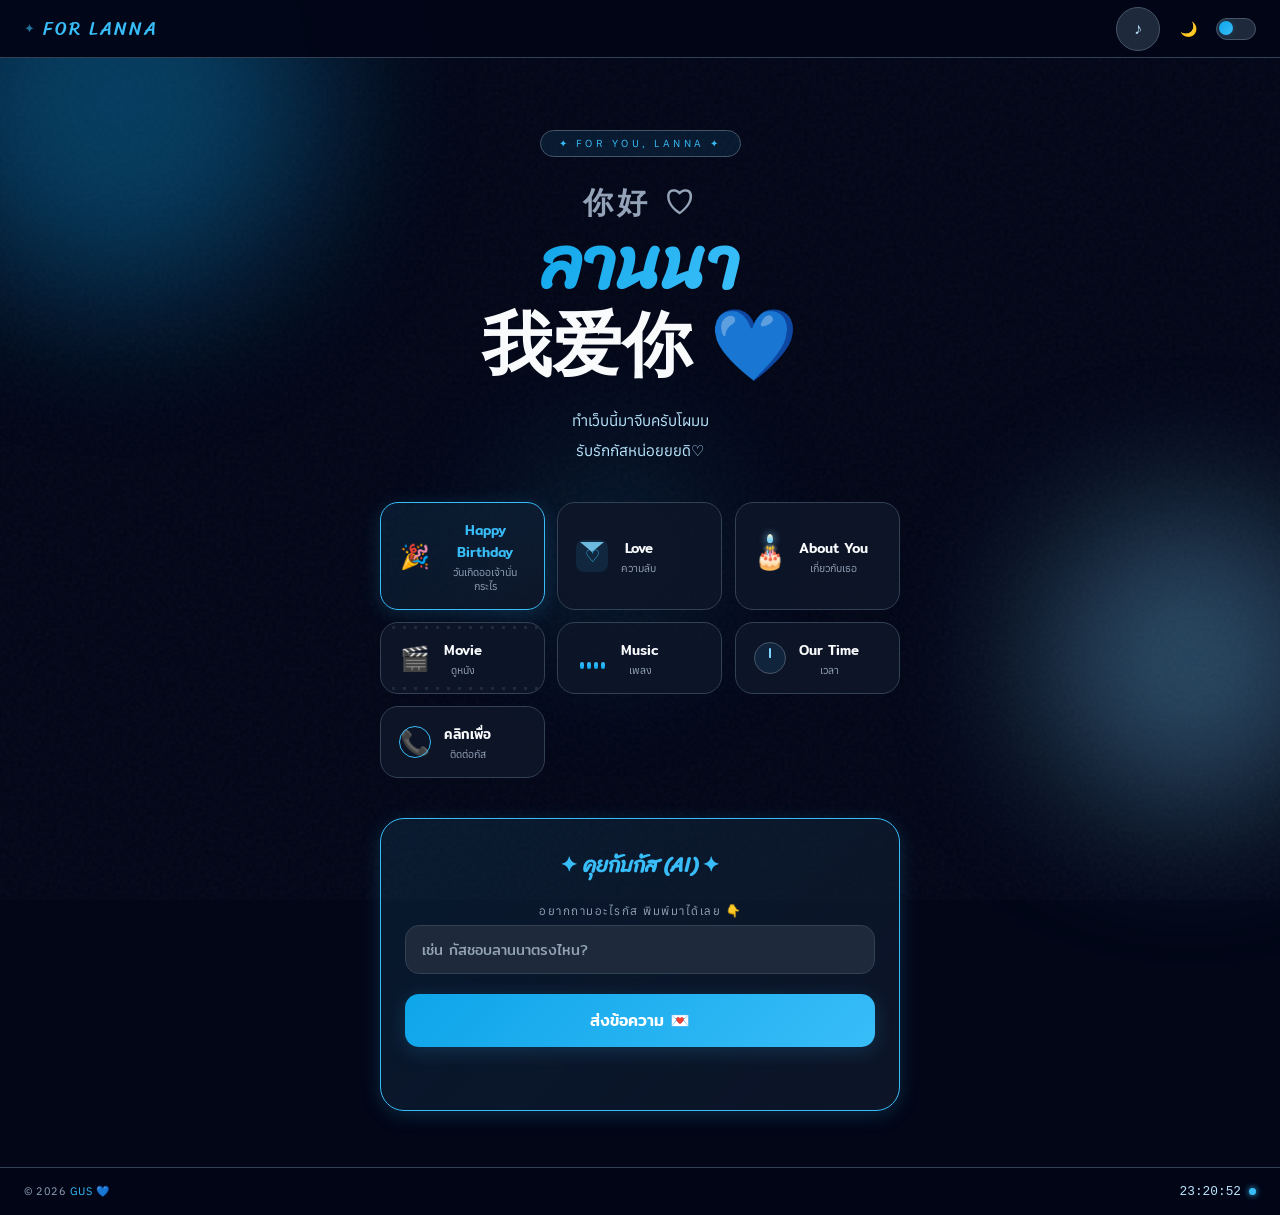
==== index.html @ e97456ae "Add files via upload" ====
<!DOCTYPE html>
<html lang="th" data-mode="dark">
<head>
  <meta charset="UTF-8"/>
  <meta name="viewport" content="width=device-width, initial-scale=1"/>
  <title>For Lanna 💙</title>
  <link href="https://fonts.googleapis.com/css2?family=Mitr:wght@300;400;500&family=Sriracha&family=Anuphan:wght@300;400;500&display=swap" rel="stylesheet"/>
  <link rel="stylesheet" href="index.css"/>
  <meta property="og:type" content="website">
<meta property="og:url" content="https://4youba3e.netlify.app/">
<meta property="og:title" content="For you girl 💖">
<meta property="og:description" content="เว็บไซต์นี้กัสตั้งใจทำมาให้ลานนานะ 💙">
<meta property="og:image" content="https://4youba3e.netlify.app/lanna.png">
</head>
<body>
<div class="page-transition" id="pageTransition"></div>
<div class="blob blob-1"></div>
<div class="blob blob-2"></div>
<div class="blob blob-3"></div>

<div id="progressBar"></div>

<nav class="navbar">
  <a href="index.html" class="navbar-brand">FOR LANNA</a>

  <div class="nav-right">
    <button class="music-btn" id="musicBtn" onclick="toggleMusic()" aria-label="เปิด/ปิดเพลง" aria-pressed="false" title="เพลงพื้นหลัง">
      <span class="music-ring"></span>
      <span class="music-icon" id="musicIcon">♪</span>
    </button>
    <span class="mode-icon" id="modeIcon" onclick="toggleMode()" title="สลับโหมด">🌙</span>
    <button class="mode-btn" id="modeBtn" onclick="toggleMode()" aria-label="สลับ light/dark"></button>
  </div>
</nav>

<audio id="bgMusic" loop preload="none">
  <source src="assets/bg-music.mp3#t=65" type="audio/mpeg"/>
</audio>

<main>
  <section class="hero">
    <div class="hero-inner">

      <div class="hero-badge">✦ FOR YOU, LANNA ✦</div>

      <h1 class="hero-title">
        <span class="hi">你好 ♡</span>
        <span class="acc-word">ลานนา</span>
        <span class="heart">  我爱你 💙</span>
      </h1>

      <p class="hero-sub">
        ทำเว็บนี้มาจีบครับโผมม<br>
        รับรักกัสหน่อยยยดิ♡
      </p>

      <div class="menu-grid">
        <a href="HBD.html" class="menu-item hbd-special">
          <span class="mi-icon">🎉</span>
          <div class="mi-text">
            <span class="mi-title hbd-title-text">Happy Birthday</span>
            <span class="mi-sub">วันเกิดออเจ้านั่นกระไร</span>
          </div>
        </a>

        <a href="love.html" class="menu-item mi-love">
          <span class="mi-icon mi-icon-envelope">
            <span class="env-flap"></span>
            <span class="env-heart">♡</span>
          </span>
          <div class="mi-text">
            <span class="mi-title">Love</span>
            <span class="mi-sub">ความลับ</span>
          </div>
        </a>
        <a href="birth.html" class="menu-item mi-birth">
          <span class="mi-icon mi-icon-candle">
            <span class="candle-flame"></span>
            🎂
          </span>
          <div class="mi-text">
            <span class="mi-title">About You</span>
            <span class="mi-sub">เกี่ยวกับเธอ</span>
          </div>
        </a>
        <a href="movie.html" class="menu-item mi-movie">
          <span class="mi-icon">🎬</span>
          <div class="mi-text">
            <span class="mi-title">Movie</span>
            <span class="mi-sub">ดูหนัง</span>
          </div>
        </a>
        <a href="music.html" class="menu-item mi-music">
          <span class="mi-icon mi-icon-eq">
            <span class="eq-bar"></span>
            <span class="eq-bar"></span>
            <span class="eq-bar"></span>
            <span class="eq-bar"></span>
          </span>
          <div class="mi-text">
            <span class="mi-title">Music</span>
            <span class="mi-sub">เพลง</span>
          </div>
        </a>
        <a href="time.html" class="menu-item mi-time">
          <span class="mi-icon mi-icon-clock">
            <span class="clock-hand clock-hour"></span>
            <span class="clock-hand clock-min"></span>
          </span>
          <div class="mi-text">
            <span class="mi-title">Our Time</span>
            <span class="mi-sub">เวลา</span>
          </div>
        </a>
        <a href="contack.html" class="menu-item mi-contact">
          <span class="mi-icon mi-icon-ping">
            <span class="ping-ripple"></span>
            📞
          </span>
          <div class="mi-text">
            <span class="mi-title">คลิกเพื่อ</span>
            <span class="mi-sub">ติดต่อกัส</span>
          </div>
        </a>
      </div>

      <div class="contact-form-box" style="margin-top: 40px; padding: 0; width: 100%;">
        <div class="form-card" style="background: linear-gradient(135deg, var(--acc-dim), var(--card-bg)); border: 1.5px solid var(--acc); box-shadow: 0 4px 20px var(--glow);">
          <h2 class="form-card-title" style="justify-content: center; font-size: 1.3rem;">✦ คุยกับกัส (AI) ✦</h2>
          <div class="form-group">
            <label class="form-label" style="text-align: center;">อยากถามอะไรกัส พิมพ์มาได้เลย 👇</label>
            <input type="text" id="aiInput" class="form-input" placeholder="เช่น กัสชอบลานนาตรงไหน?" maxlength="300">
          </div>
          <button onclick="sendToGus()" id="aiBtn" class="form-submit">ส่งข้อความ 💌</button>
          <div id="aiStatus" class="form-status" style="margin-top: 15px; font-size: 0.95rem; line-height: 1.6; white-space: pre-wrap;"></div>
        </div>
      </div>

    </div>
  </section>

  <footer>
    <div class="f-copy">&copy; 2026 <span>GUS</span> 💙</div>
    <div class="f-right">
      <span class="f-clock" id="liveClock">00:00:00</span>
      <div class="f-dot"></div>
    </div>
  </footer>
</main>

<script src="index.js"></script>
</body>
</html>
---- index.css ----
@import url('https://fonts.googleapis.com/css2?family=Mitr:wght@300;400;500&family=Sriracha&family=Anuphan:wght@300;400;500&family=Playfair+Display:ital,wght@0,700;1,700&display=swap');

:root {
  --tr: all 0.35s cubic-bezier(0.4, 0, 0.2, 1);
}

[data-mode="dark"] {
  --bg:       #020617;
  --bg2:      #0f172a;
  --bg3:      #1e293b;
  --nav-bg:   #020617;
  --border:   #334155;
  --border2:  #475569;
  --acc:      #38bdf8;
  --acc2:     #0ea5e9;
  --acc3:     #7dd3fc;
  --acc-dim:  rgba(56,189,248,0.1);
  --text:     #f8fafc;
  --text2:    #bae6fd;
  --text3:    #94a3b8;
  --card-bg:  rgba(15,23,42,0.85);
  --menu-bg:  rgba(2,6,23,0.97);
  --glow:     rgba(56,189,248,0.18);
  --noise-op: 0.04;
}

[data-mode="light"] {
  --bg:       #f0f9ff;
  --bg2:      #ffffff;
  --bg3:      #e0f2fe;
  --nav-bg:   #f8fafc;
  --border:   #bae6fd;
  --border2:  #7dd3fc;
  --acc:      #0284c7;
  --acc2:     #0369a1;
  --acc3:     #0ea5e9;
  --acc-dim:  rgba(2,132,199,0.07);
  --text:     #0f172a;
  --text2:    #0369a1;
  --text3:    #475569;
  --card-bg:  #ffffff;
  --menu-bg:  rgba(240,249,255,0.97);
  --glow:     rgba(2,132,199,0.12);
  --noise-op: 0.025;
}

*, *::before, *::after {
  box-sizing: border-box;
  margin: 0;
  padding: 0;
  -webkit-tap-highlight-color: transparent;
}

html, body {
  font-family: 'Anuphan', 'Mitr', sans-serif;
  min-height: 100vh;
  background: var(--bg);
  color: var(--text);
  transition: background var(--tr), color var(--tr);
  overflow-x: hidden;
}

body::before {
  content: '';
  position: fixed;
  inset: 0;
  background-image: url("data:image/svg+xml,%3Csvg viewBox='0 0 256 256' xmlns='http://www.w3.org/2000/svg'%3E%3Cfilter id='noise'%3E%3CfeTurbulence type='fractalNoise' baseFrequency='0.9' numOctaves='4' stitchTiles='stitch'/%3E%3C/filter%3E%3Crect width='100%25' height='100%25' filter='url(%23noise)'/%3E%3C/svg%3E");
  opacity: var(--noise-op);
  pointer-events: none;
  z-index: 0;
}

.blob {
  position: fixed;
  border-radius: 50%;
  filter: blur(80px);
  opacity: 0.35;
  pointer-events: none;
  z-index: 0;
  animation: drift 12s ease-in-out infinite alternate;
}
.blob-1 {
  width: 400px; height: 400px;
  background: var(--acc2);
  top: -100px; left: -80px;
  animation-delay: 0s;
}
.blob-2 {
  width: 300px; height: 300px;
  background: var(--acc3);
  bottom: 10%; right: -60px;
  animation-delay: -4s;
}
.blob-3 {
  width: 200px; height: 200px;
  background: var(--acc);
  top: 50%; left: 40%;
  opacity: 0.15;
  animation-delay: -8s;
}

@keyframes drift {
  from { transform: translate(0, 0) scale(1); }
  to   { transform: translate(30px, 20px) scale(1.08); }
}

#progressBar {
  position: fixed;
  top: 0; left: 0;
  height: 2px;
  width: 0%;
  background: linear-gradient(90deg, var(--acc2), var(--acc), var(--acc3));
  z-index: 9999;
  transition: width 0.1s;
  box-shadow: 0 0 8px var(--acc);
}

.navbar {
  position: fixed;
  top: 0; left: 0; right: 0;
  z-index: 1000;
  display: flex;
  align-items: center;
  justify-content: space-between;
  padding: 0 24px;
  height: 58px;
  background: var(--menu-bg);
  border-bottom: 1px solid var(--border);
  backdrop-filter: blur(20px);
  -webkit-backdrop-filter: blur(20px);
  transition: background var(--tr), border-color var(--tr);
}

.navbar-brand {
  font-family: 'Sriracha', cursive;
  font-size: 1.15rem;
  color: var(--acc);
  text-decoration: none;
  letter-spacing: 2px;
  display: flex;
  align-items: center;
  gap: 6px;
  transition: color var(--tr);
}
.navbar-brand::before {
  content: '✦';
  font-size: 0.7em;
  opacity: 0.6;
}

.nav-right {
  display: flex;
  align-items: center;
  gap: 8px;
}

.mode-btn {
  width: 40px; height: 22px;
  border-radius: 50px;
  border: 1.5px solid var(--border2);
  background: var(--bg3);
  cursor: pointer;
  position: relative;
  transition: background var(--tr), border-color var(--tr);
  flex-shrink: 0;
}
.mode-btn::after {
  content: '';
  position: absolute;
  top: 2px; left: 2px;
  width: 14px; height: 14px;
  border-radius: 50%;
  background: linear-gradient(135deg, var(--acc2), var(--acc));
  transition: transform 0.3s cubic-bezier(0.4, 0, 0.2, 1), background var(--tr);
  box-shadow: 0 0 6px var(--glow);
}
[data-mode="light"] .mode-btn::after { transform: translateX(17px); }

.mode-icon {
  font-size: 14px;
  user-select: none;
  cursor: pointer;
  transition: opacity 0.2s;
}

.ham-btn {
  display: flex;
  flex-direction: column;
  gap: 5px;
  background: var(--bg3);
  border: 1px solid var(--border);
  border-radius: 10px;
  padding: 8px 10px;
  cursor: pointer;
  transition: background var(--tr), border-color var(--tr);
}
.ham-btn span {
  display: block;
  width: 18px; height: 1.5px;
  background: var(--text2);
  border-radius: 2px;
  transition: background var(--tr);
}

.nav-links {
  display: none;
  align-items: center;
  gap: 2px;
}
.nav-links a {
  font-family: 'Mitr', sans-serif;
  font-size: 0.8rem;
  color: var(--text2);
  text-decoration: none;
  padding: 6px 12px;
  border-radius: 50px;
  transition: all 0.2s;
}
.nav-links a:hover {
  background: var(--acc-dim);
  color: var(--text);
}
.hbd-nav-link {
  color: var(--acc) !important;
  font-weight: 500;
}

.drawer {
  position: fixed;
  top: 58px; left: 0; right: 0;
  z-index: 999;
  background: var(--menu-bg);
  border-bottom: 1px solid var(--border);
  padding: 10px 16px 16px;
  display: flex;
  flex-direction: column;
  gap: 2px;
  transform: translateY(-8px);
  opacity: 0;
  pointer-events: none;
  transition: opacity 0.25s ease, transform 0.25s ease;
  backdrop-filter: blur(24px);
}
.drawer.open {
  transform: translateY(0);
  opacity: 1;
  pointer-events: all;
}
.drawer a {
  display: flex;
  align-items: center;
  gap: 12px;
  font-family: 'Mitr', sans-serif;
  font-size: 0.92rem;
  color: var(--text2);
  text-decoration: none;
  padding: 12px 14px;
  border-radius: 12px;
  transition: all 0.2s;
}
.drawer a:hover {
  background: var(--acc-dim);
  color: var(--text);
}
.drawer a .d-icon {
  font-size: 1.15rem;
  width: 26px;
  text-align: center;
}

main {
  min-height: 100vh;
  display: flex;
  flex-direction: column;
  padding-top: 58px;
  position: relative;
  z-index: 1;
}

.hero {
  flex: 1;
  display: flex;
  align-items: center;
  justify-content: center;
  padding: 56px 24px 40px;
  text-align: center;
}
.hero-inner {
  max-width: 520px;
  width: 100%;
}

.hero-badge {
  display: inline-flex;
  align-items: center;
  gap: 6px;
  font-size: 0.64rem;
  letter-spacing: 3.5px;
  color: var(--acc);
  border: 1px solid var(--border2);
  border-radius: 50px;
  padding: 6px 18px;
  margin-bottom: 28px;
  background: var(--acc-dim);
  animation: fadeUp 0.8s ease both;
  text-transform: uppercase;
}

.hero-title {
  font-family: 'Sriracha', cursive;
  font-size: clamp(2.8rem, 11vw, 4.4rem);
  line-height: 1.15;
  margin-bottom: 18px;
  color: var(--text);
  animation: fadeUp 0.8s 0.1s ease both;
  transition: color var(--tr);
}
.hero-title .hi {
  display: block;
  font-size: 0.42em;
  color: var(--text3);
  font-family: 'Mitr', sans-serif;
  letter-spacing: 4px;
  margin-bottom: 6px;
  text-transform: uppercase;
}
.acc-word {
  background: linear-gradient(120deg, var(--acc2) 0%, var(--acc) 50%, var(--acc3) 100%);
  -webkit-background-clip: text;
  background-clip: text;
  -webkit-text-fill-color: transparent;
  background-size: 200% auto;
  animation: shimmer 4s ease-in-out infinite;
}
@keyframes shimmer {
  0%,100% { background-position: 0% center; }
  50%      { background-position: 100% center; }
}

.heart {
  display: inline-block;
  animation: heartbeat 1.8s ease-in-out infinite;
  -webkit-text-fill-color: initial;
}
@keyframes heartbeat {
  0%,100% { transform: scale(1); }
  50%      { transform: scale(1.28); }
}

.hero-sub {
  font-size: 0.95rem;
  line-height: 2;
  color: var(--text2);
  margin-bottom: 36px;
  animation: fadeUp 0.8s 0.2s ease both;
}

.menu-grid {
  display: grid;
  grid-template-columns: repeat(2, 1fr);
  gap: 12px;
  width: 100%;
  animation: fadeUp 0.8s 0.35s ease both;
}

.menu-item {
  display: flex;
  align-items: center;
  gap: 13px;
  padding: 16px 18px;
  border-radius: 18px;
  background: var(--card-bg);
  border: 1px solid var(--border);
  text-decoration: none;
  color: var(--text);
  transition: all 0.28s cubic-bezier(0.4, 0, 0.2, 1);
  position: relative;
  overflow: hidden;
}
.menu-item::before {
  content: '';
  position: absolute;
  inset: 0;
  background: linear-gradient(135deg, var(--acc-dim), transparent);
  opacity: 0;
  transition: opacity 0.3s;
}
.menu-item:hover::before { opacity: 1; }
.menu-item:hover {
  border-color: var(--border2);
  transform: translateY(-3px);
  box-shadow: 0 8px 24px var(--glow);
}
.menu-item:active { transform: scale(0.97); }

.hbd-special {
  grid-column: span 2;
  border: 1.5px solid var(--acc);
  box-shadow: 0 4px 20px var(--glow);
  background: linear-gradient(135deg, var(--acc-dim), var(--card-bg));
}
.hbd-title-text { color: var(--acc) !important; }

.mi-icon {
  font-size: 1.5rem;
  flex-shrink: 0;
  position: relative;
  width: 32px;
  height: 32px;
  display: flex;
  align-items: center;
  justify-content: center;
}

/* ---- entrance stagger ---- */
.menu-item {
  opacity: 0;
  animation: cardIn 0.6s cubic-bezier(0.4, 0, 0.2, 1) forwards;
}
.menu-grid a:nth-child(1) { animation-delay: 0.40s; }
.menu-grid a:nth-child(2) { animation-delay: 0.46s; }
.menu-grid a:nth-child(3) { animation-delay: 0.52s; }
.menu-grid a:nth-child(4) { animation-delay: 0.58s; }
.menu-grid a:nth-child(5) { animation-delay: 0.64s; }
.menu-grid a:nth-child(6) { animation-delay: 0.70s; }
.menu-grid a:nth-child(7) { animation-delay: 0.76s; }
@keyframes cardIn {
  from { opacity: 0; transform: translateY(14px) scale(0.97); }
  to   { opacity: 1; transform: translateY(0) scale(1); }
}

/* ---- Love: envelope with lifting flap ---- */
.mi-icon-envelope {
  background: var(--acc-dim);
  border-radius: 8px;
  overflow: visible;
}
.env-flap {
  position: absolute;
  top: 2px; left: 4px; right: 4px;
  height: 0;
  border-left: 12px solid transparent;
  border-right: 12px solid transparent;
  border-top: 10px solid var(--acc3);
  transform-origin: top center;
  transition: transform 0.35s cubic-bezier(0.4, 0, 0.2, 1);
  opacity: 0.85;
}
.env-heart {
  font-size: 1.05rem;
  color: var(--acc);
  transition: transform 0.35s cubic-bezier(0.4, 0, 0.2, 1);
}
.mi-love:hover .env-flap { transform: rotateX(180deg) translateY(-2px); }
.mi-love:hover .env-heart { transform: scale(1.2); }

/* ---- About You: flickering candle ---- */
.mi-icon-candle { overflow: visible; }
.candle-flame {
  position: absolute;
  top: -6px; left: 50%;
  width: 6px; height: 9px;
  border-radius: 50% 50% 50% 50% / 60% 60% 40% 40%;
  background: linear-gradient(180deg, #fff6c8, var(--acc3) 70%);
  transform: translateX(-50%);
  filter: drop-shadow(0 0 4px var(--acc3));
  animation: flicker 1.6s ease-in-out infinite;
}
@keyframes flicker {
  0%, 100% { transform: translateX(-50%) scale(1) rotate(0deg); opacity: 1; }
  30%       { transform: translateX(-60%) scale(0.92) rotate(-4deg); opacity: 0.85; }
  60%       { transform: translateX(-45%) scale(1.06) rotate(3deg); opacity: 1; }
}

/* ---- Movie: filmstrip perforated edge ---- */
.mi-movie::after {
  content: '';
  position: absolute;
  inset: 0;
  background:
    repeating-linear-gradient(90deg, var(--border2) 0 3px, transparent 3px 11px) top 3px left 0 / 100% 3px no-repeat,
    repeating-linear-gradient(90deg, var(--border2) 0 3px, transparent 3px 11px) bottom 3px left 0 / 100% 3px no-repeat;
  opacity: 0.35;
  transition: opacity 0.3s;
  pointer-events: none;
}
.mi-movie:hover::after { opacity: 0.75; }

/* ---- Music: mini equalizer bars ---- */
.mi-icon-eq {
  display: flex !important;
  align-items: flex-end;
  gap: 3px;
  height: 22px;
}
.eq-bar {
  width: 4px;
  background: linear-gradient(180deg, var(--acc), var(--acc2));
  border-radius: 2px;
  height: 30%;
  animation: eqBounce 1.1s ease-in-out infinite;
}
.eq-bar:nth-child(1) { animation-delay: 0s; }
.eq-bar:nth-child(2) { animation-delay: 0.15s; }
.eq-bar:nth-child(3) { animation-delay: 0.3s; }
.eq-bar:nth-child(4) { animation-delay: 0.45s; }
@keyframes eqBounce {
  0%, 100% { height: 25%; }
  50%       { height: 95%; }
}

/* ---- Our Time: tiny ticking analog clock ---- */
.mi-icon-clock {
  border-radius: 50%;
  background: var(--acc-dim);
  border: 1.5px solid var(--border2);
  overflow: visible;
}
.clock-hand {
  position: absolute;
  bottom: 50%;
  left: 50%;
  background: var(--acc);
  border-radius: 2px;
  transform-origin: bottom center;
}
.clock-hour {
  width: 2px; height: 7px;
  margin-left: -1px;
  animation: rotate360 12s linear infinite;
}
.clock-min {
  width: 1.5px; height: 10px;
  margin-left: -0.75px;
  background: var(--acc3);
  animation: rotate360 3s linear infinite;
}
@keyframes rotate360 {
  from { transform: rotate(0deg); }
  to   { transform: rotate(360deg); }
}

/* ---- Contact: ping ripple ---- */
.mi-icon-ping { overflow: visible; }
.ping-ripple {
  position: absolute;
  inset: 0;
  border-radius: 50%;
  border: 1.5px solid var(--acc);
  animation: pingOut 1.8s cubic-bezier(0, 0, 0.2, 1) infinite;
}
@keyframes pingOut {
  0%   { transform: scale(0.7); opacity: 0.8; }
  100% { transform: scale(1.8); opacity: 0; }
}
.mi-text {
  display: flex;
  flex-direction: column;
}
.mi-title {
  font-family: 'Mitr', sans-serif;
  font-size: 0.85rem;
  font-weight: 500;
  color: var(--text);
  transition: color var(--tr);
}
.mi-sub {
  font-size: 0.66rem;
  color: var(--text3);
  margin-top: 2px;
  transition: color var(--tr);
}

footer {
  padding: 16px 24px;
  background: var(--menu-bg);
  border-top: 1px solid var(--border);
  display: flex;
  justify-content: space-between;
  align-items: center;
  backdrop-filter: blur(20px);
  position: relative;
  z-index: 1;
}
.f-copy {
  font-size: 0.68rem;
  color: var(--text3);
  letter-spacing: 0.5px;
}
.f-copy span { color: var(--acc); }
.f-right {
  display: flex;
  align-items: center;
  gap: 8px;
}
.f-clock {
  font-family: 'Courier New', monospace;
  font-size: 0.8rem;
  color: var(--text2);
}
.f-dot {
  width: 7px; height: 7px;
  border-radius: 50%;
  background: var(--acc);
  box-shadow: 0 0 6px var(--acc);
  animation: blink 2s ease-in-out infinite;
}

@keyframes fadeUp {
  from { opacity: 0; transform: translateY(24px); }
  to   { opacity: 1; transform: translateY(0); }
}
@keyframes blink {
  0%,100% { opacity: 1; }
  50%      { opacity: 0.25; }
}

@media (min-width: 640px) {
  .nav-links { display: flex; }
  .ham-btn   { display: none; }
  .hero      { padding: 72px 40px 56px; }
  .menu-grid { grid-template-columns: repeat(3, 1fr); }
  .hbd-special { grid-column: span 1; }
}
@media (max-width: 380px) {
  .hero-title { font-size: 2.4rem; }
  .menu-item  { padding: 12px 14px; }
}

/* ---- Page transition overlay ---- */
.page-transition {
  position: fixed;
  inset: 0;
  z-index: 10000;
  background: var(--bg);
  opacity: 1;
  pointer-events: none;
  transition: opacity 0.3s ease;
}
body.page-ready .page-transition { opacity: 0; }
.page-transition.leaving {
  opacity: 1;
  pointer-events: all;
  transition: opacity 0.28s ease;
}

/* ---- Music toggle button ---- */
.music-btn {
  position: relative;
  width: 40px;
  height: 40px;
  min-width: 44px;
  min-height: 44px;
  display: flex;
  align-items: center;
  justify-content: center;
  border-radius: 50%;
  border: 1.5px solid var(--border2);
  background: var(--bg3);
  color: var(--text2);
  cursor: pointer;
  font-size: 1rem;
  transition: background var(--tr), border-color var(--tr), color var(--tr);
}
.music-btn:hover { color: var(--acc); }
.music-icon { position: relative; z-index: 1; line-height: 1; }
.music-ring {
  position: absolute;
  inset: -2px;
  border-radius: 50%;
  border: 1.5px solid var(--acc);
  opacity: 0;
}
.music-btn.is-playing { border-color: var(--acc); color: var(--acc); }
.music-btn.is-playing .music-ring {
  opacity: 0.7;
  animation: musicPulse 1.8s ease-out infinite;
}
@keyframes musicPulse {
  0%   { transform: scale(1); opacity: 0.7; }
  100% { transform: scale(1.6); opacity: 0; }
}

/* ---- Touch targets & keyboard focus ---- */
.mode-icon, .ham-btn {
  min-width: 40px;
  min-height: 40px;
  display: flex;
  align-items: center;
  justify-content: center;
}
a:focus-visible,
button:focus-visible,
.mode-btn:focus-visible,
.ham-btn:focus-visible {
  outline: 2px solid var(--acc);
  outline-offset: 3px;
  border-radius: 8px;
}

/* ---- Respect reduced motion preference ---- */
@media (prefers-reduced-motion: reduce) {
  .blob { animation: none; opacity: 0.15; }
  .hero-badge, .hero-title, .hero-sub, .menu-grid, .menu-item,
  .page-badge, .page-title, .page-sub, .contact-grid, .contact-form-box {
    animation: none !important;
    opacity: 1 !important;
    transform: none !important;
  }
  .acc-word, .heart, .candle-flame, .eq-bar, .clock-hour, .clock-min,
  .ping-ripple, .music-ring, .f-dot {
    animation: none !important;
  }
  .page-transition, .page-transition.leaving {
    transition: none !important;
  }
}

.contact-page { min-height: 100vh; padding-top: 58px; position: relative; z-index: 1; }

.contact-hero {
  padding: 56px 24px 40px;
  text-align: center;
}
.page-badge {
  display: inline-flex;
  align-items: center;
  gap: 6px;
  font-size: 0.62rem;
  letter-spacing: 3.5px;
  color: var(--acc);
  border: 1px solid var(--border2);
  border-radius: 50px;
  padding: 6px 18px;
  margin-bottom: 22px;
  background: var(--acc-dim);
  text-transform: uppercase;
  animation: fadeUp 0.8s ease both;
}
.page-title {
  font-family: 'Sriracha', cursive;
  font-size: clamp(2.2rem, 9vw, 3.4rem);
  line-height: 1.2;
  margin-bottom: 12px;
  animation: fadeUp 0.8s 0.1s ease both;
}
.page-sub {
  font-size: 0.9rem;
  color: var(--text2);
  line-height: 1.9;
  animation: fadeUp 0.8s 0.2s ease both;
}

.contact-grid {
  display: grid;
  grid-template-columns: 1fr;
  gap: 16px;
  max-width: 600px;
  margin: 0 auto;
  padding: 0 24px 48px;
  animation: fadeUp 0.8s 0.3s ease both;
}

.contact-card {
  display: flex;
  align-items: center;
  gap: 18px;
  padding: 20px 22px;
  border-radius: 20px;
  background: var(--card-bg);
  border: 1px solid var(--border);
  text-decoration: none;
  color: var(--text);
  transition: all 0.28s cubic-bezier(0.4, 0, 0.2, 1);
  position: relative;
  overflow: hidden;
}
.contact-card::before {
  content: '';
  position: absolute;
  inset: 0;
  background: linear-gradient(135deg, var(--acc-dim), transparent);
  opacity: 0;
  transition: opacity 0.3s;
}
.contact-card:hover::before { opacity: 1; }
.contact-card:hover {
  border-color: var(--border2);
  transform: translateX(6px);
  box-shadow: 0 8px 30px var(--glow);
}

.cc-icon {
  width: 52px; height: 52px;
  border-radius: 16px;
  display: flex;
  align-items: center;
  justify-content: center;
  font-size: 1.5rem;
  flex-shrink: 0;
  background: var(--acc-dim);
  border: 1px solid var(--border2);
  transition: all 0.3s;
}
.contact-card:hover .cc-icon {
  background: linear-gradient(135deg, var(--acc2), var(--acc));
  border-color: var(--acc);
  transform: scale(1.08) rotate(-4deg);
}

.cc-info { flex: 1; min-width: 0; }
.cc-label {
  font-size: 0.67rem;
  letter-spacing: 2px;
  color: var(--text3);
  text-transform: uppercase;
  margin-bottom: 3px;
}
.cc-name {
  font-family: 'Mitr', sans-serif;
  font-size: 0.95rem;
  font-weight: 500;
  color: var(--text);
  white-space: nowrap;
  overflow: hidden;
  text-overflow: ellipsis;
}
.cc-handle {
  font-size: 0.76rem;
  color: var(--acc);
  margin-top: 2px;
}

.cc-arrow {
  color: var(--text3);
  font-size: 0.9rem;
  transition: transform 0.3s, color 0.3s;
}
.contact-card:hover .cc-arrow {
  transform: translateX(4px);
  color: var(--acc);
}

.contact-divider {
  display: flex;
  align-items: center;
  gap: 12px;
  padding: 0 24px;
  max-width: 600px;
  margin: 0 auto 8px;
}
.contact-divider::before,
.contact-divider::after {
  content: '';
  flex: 1;
  height: 1px;
  background: var(--border);
}
.contact-divider span {
  font-size: 0.65rem;
  letter-spacing: 2px;
  color: var(--text3);
  text-transform: uppercase;
  white-space: nowrap;
}

.contact-form-box {
  max-width: 600px;
  margin: 0 auto;
  padding: 0 24px 48px;
  animation: fadeUp 0.8s 0.45s ease both;
}

.form-card {
  background: var(--card-bg);
  border: 1px solid var(--border);
  border-radius: 24px;
  padding: 28px 24px;
}
.form-card-title {
  font-family: 'Sriracha', cursive;
  font-size: 1.2rem;
  color: var(--acc);
  margin-bottom: 20px;
  display: flex;
  align-items: center;
  gap: 8px;
}

.form-group {
  margin-bottom: 14px;
}
.form-label {
  display: block;
  font-size: 0.72rem;
  letter-spacing: 1.5px;
  color: var(--text3);
  text-transform: uppercase;
  margin-bottom: 7px;
}
.form-input,
.form-textarea {
  width: 100%;
  padding: 12px 16px;
  border-radius: 14px;
  border: 1px solid var(--border);
  background: var(--bg3);
  color: var(--text);
  font-family: 'Mitr', sans-serif;
  font-size: 0.9rem;
  outline: none;
  transition: all 0.25s;
  resize: none;
}
.form-input::placeholder,
.form-textarea::placeholder { color: var(--text3); }
.form-input:focus,
.form-textarea:focus {
  border-color: var(--acc);
  box-shadow: 0 0 0 3px var(--glow);
}
.form-textarea { min-height: 100px; }

.form-submit {
  width: 100%;
  padding: 14px;
  border-radius: 14px;
  border: none;
  background: linear-gradient(135deg, var(--acc2), var(--acc));
  color: #fff;
  font-family: 'Mitr', sans-serif;
  font-size: 1rem;
  font-weight: 500;
  cursor: pointer;
  transition: all 0.25s;
  box-shadow: 0 4px 20px var(--glow);
  margin-top: 6px;
}
.form-submit:hover {
  transform: translateY(-2px);
  box-shadow: 0 8px 28px var(--glow);
}
.form-submit:active { transform: scale(0.98); }
.form-submit:disabled { opacity: 0.6; cursor: not-allowed; }

.form-status {
  text-align: center;
  font-size: 0.85rem;
  margin-top: 12px;
  min-height: 20px;
  color: var(--acc);
}

@media (min-width: 640px) {
  .contact-grid { grid-template-columns: repeat(2, 1fr); }
  .contact-hero { padding: 72px 40px 48px; }
}
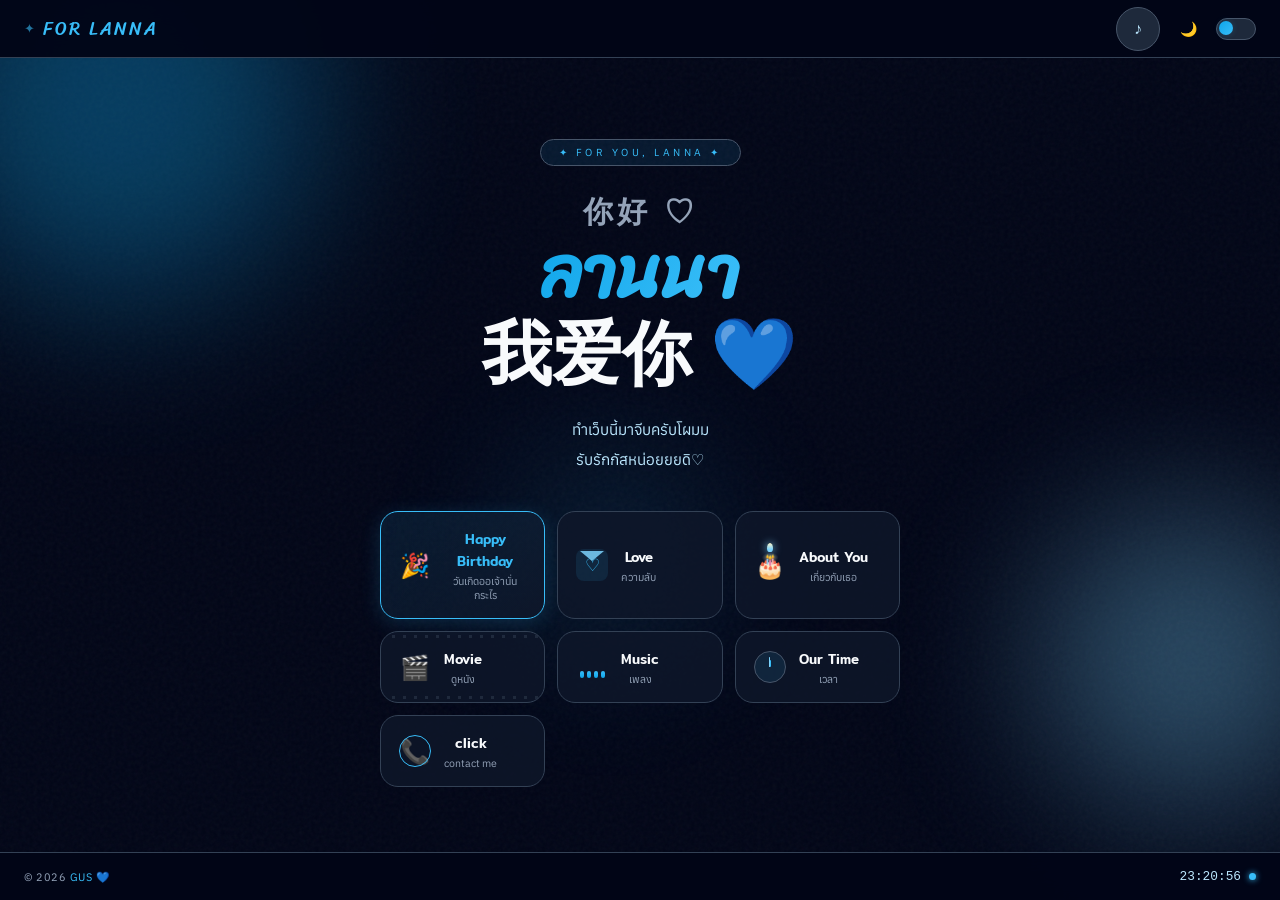
==== commit 34a88745: "Update index.html" ====
--- a/index.html
+++ b/index.html
@@ -33,9 +33,8 @@
   </div>
 </nav>
 
-<audio id="bgMusic" loop preload="none">
-  <source src="assets/bg-music.mp3#t=65" type="audio/mpeg"/>
-</audio>
+<div id="ytPlayer" style="position:fixed;width:1px;height:1px;top:-9999px;left:-9999px;opacity:0;pointer-events:none;overflow:hidden;"></div>
+<script src="https://www.youtube.com/iframe_api"></script>
 
 <main>
   <section class="hero">
@@ -118,22 +117,10 @@
             📞
           </span>
           <div class="mi-text">
-            <span class="mi-title">คลิกเพื่อ</span>
-            <span class="mi-sub">ติดต่อกัส</span>
+            <span class="mi-title">click</span>
+            <span class="mi-sub">contact me</span>
           </div>
         </a>
-      </div>
-
-      <div class="contact-form-box" style="margin-top: 40px; padding: 0; width: 100%;">
-        <div class="form-card" style="background: linear-gradient(135deg, var(--acc-dim), var(--card-bg)); border: 1.5px solid var(--acc); box-shadow: 0 4px 20px var(--glow);">
-          <h2 class="form-card-title" style="justify-content: center; font-size: 1.3rem;">✦ คุยกับกัส (AI) ✦</h2>
-          <div class="form-group">
-            <label class="form-label" style="text-align: center;">อยากถามอะไรกัส พิมพ์มาได้เลย 👇</label>
-            <input type="text" id="aiInput" class="form-input" placeholder="เช่น กัสชอบลานนาตรงไหน?" maxlength="300">
-          </div>
-          <button onclick="sendToGus()" id="aiBtn" class="form-submit">ส่งข้อความ 💌</button>
-          <div id="aiStatus" class="form-status" style="margin-top: 15px; font-size: 0.95rem; line-height: 1.6; white-space: pre-wrap;"></div>
-        </div>
       </div>
 
     </div>
@@ -150,4 +137,4 @@
 
 <script src="index.js"></script>
 </body>
-</html>+</html>
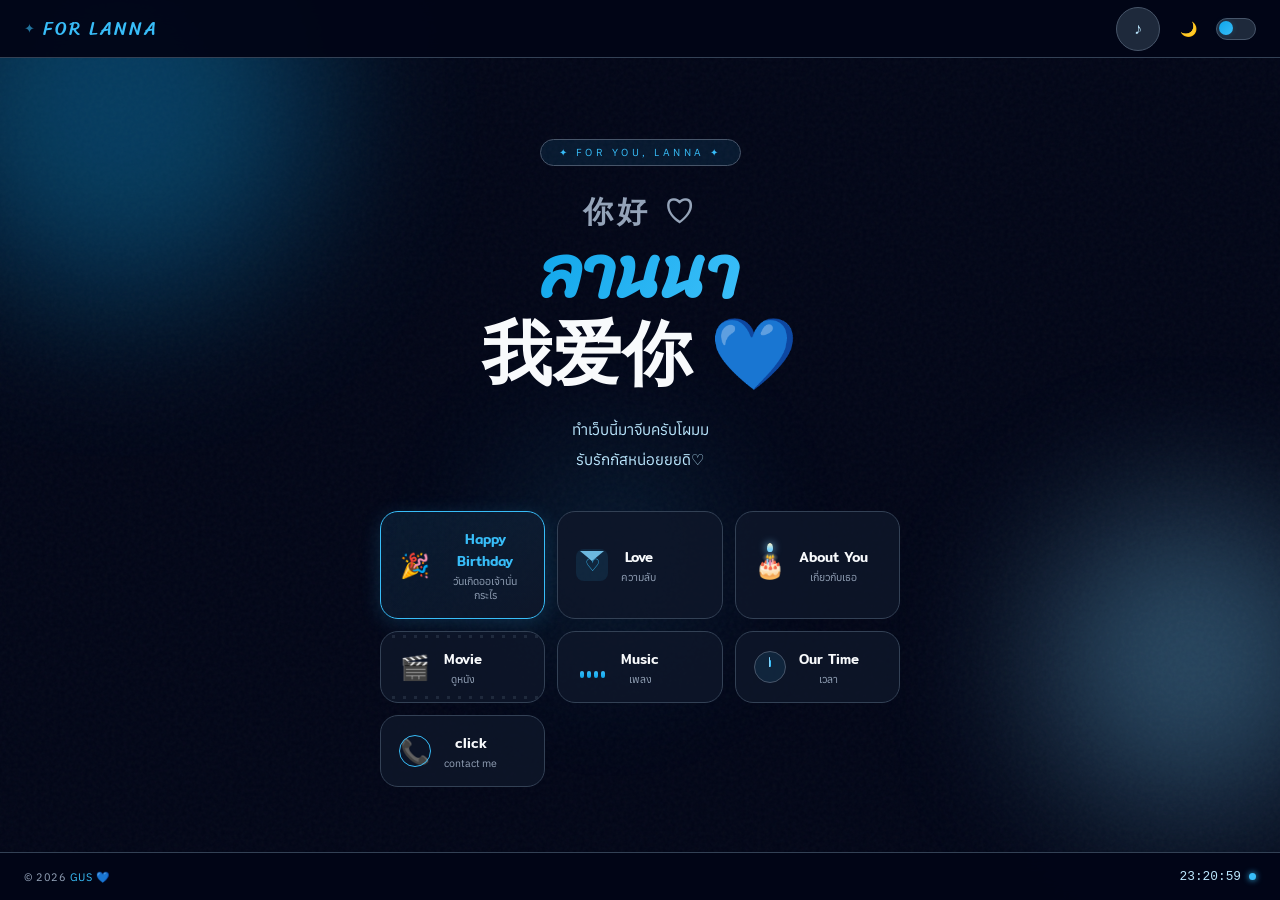
==== commit 5001b167: "Update index.html" ====
--- a/index.html
+++ b/index.html
@@ -135,6 +135,141 @@
   </footer>
 </main>
 
+<div class="mascot-stage" id="mascotStage" aria-hidden="true">
+
+  <div class="mascot-char" data-char="bear">
+    <svg viewBox="0 0 90 90" width="58" height="58">
+      <ellipse class="m-shadow" cx="45" cy="83" rx="22" ry="4"/>
+      <g class="m-legL"><rect x="30" y="60" width="9" height="18" rx="4"/></g>
+      <g class="m-legR"><rect x="51" y="60" width="9" height="18" rx="4"/></g>
+      <ellipse class="m-body" cx="45" cy="52" rx="26" ry="22"/>
+      <ellipse class="m-earL" cx="24" cy="20" rx="9" ry="10"/>
+      <ellipse class="m-earR" cx="66" cy="20" rx="9" ry="10"/>
+      <ellipse class="m-earLi" cx="24" cy="21" rx="4.5" ry="5"/>
+      <ellipse class="m-earRi" cx="66" cy="21" rx="4.5" ry="5"/>
+      <circle class="m-head" cx="45" cy="35" r="24"/>
+      <ellipse class="m-cheekL" cx="27" cy="41" rx="5" ry="3.4"/>
+      <ellipse class="m-cheekR" cx="63" cy="41" rx="5" ry="3.4"/>
+      <g class="m-eyes">
+        <circle class="m-eye" cx="35" cy="33" r="3.4"/>
+        <circle class="m-eye" cx="55" cy="33" r="3.4"/>
+        <circle class="m-eyeShine" cx="36.2" cy="31.6" r="1"/>
+        <circle class="m-eyeShine" cx="56.2" cy="31.6" r="1"/>
+      </g>
+      <path class="m-mouth" d="M40 42 Q45 46 50 42" fill="none" stroke-linecap="round"/>
+      <g class="m-armL"><rect x="19" y="46" width="8" height="16" rx="4"/></g>
+      <g class="m-armR"><rect x="63" y="46" width="8" height="16" rx="4"/></g>
+      <g class="m-ribbon" transform="translate(20,13)">
+        <ellipse cx="-5" cy="0" rx="5" ry="3.4" transform="rotate(-25 -5 0)"/>
+        <ellipse cx="5" cy="0" rx="5" ry="3.4" transform="rotate(25 5 0)"/>
+        <circle cx="0" cy="0" r="2.1"/>
+      </g>
+    </svg>
+  </div>
+
+  <div class="mascot-char" data-char="rabbit">
+    <svg viewBox="0 0 90 90" width="58" height="58">
+      <ellipse class="m-shadow" cx="45" cy="83" rx="22" ry="4"/>
+      <g class="m-legL"><rect x="30" y="60" width="9" height="18" rx="4"/></g>
+      <g class="m-legR"><rect x="51" y="60" width="9" height="18" rx="4"/></g>
+      <ellipse class="m-body" cx="45" cy="53" rx="25" ry="21"/>
+      <rect class="m-earLong" x="19" y="0" width="9" height="28" rx="4.5" transform="rotate(-10 23.5 14)"/>
+      <rect class="m-earLong" x="62" y="0" width="9" height="28" rx="4.5" transform="rotate(10 66.5 14)"/>
+      <rect class="m-earLongI" x="21.5" y="5" width="4" height="18" rx="2" transform="rotate(-10 23.5 14)"/>
+      <rect class="m-earLongI" x="64.5" y="5" width="4" height="18" rx="2" transform="rotate(10 66.5 14)"/>
+      <circle class="m-head" cx="45" cy="37" r="23"/>
+      <ellipse class="m-cheekL" cx="27" cy="42" rx="5" ry="3.4"/>
+      <ellipse class="m-cheekR" cx="63" cy="42" rx="5" ry="3.4"/>
+      <g class="m-eyes">
+        <circle class="m-eye" cx="35" cy="35" r="3.4"/>
+        <circle class="m-eye" cx="55" cy="35" r="3.4"/>
+        <circle class="m-eyeShine" cx="36.2" cy="33.6" r="1"/>
+        <circle class="m-eyeShine" cx="56.2" cy="33.6" r="1"/>
+      </g>
+      <ellipse class="m-nose" cx="45" cy="41" rx="2" ry="1.5"/>
+      <path class="m-mouth" d="M40 44 Q45 48 50 44" fill="none" stroke-linecap="round"/>
+      <g class="m-armL"><rect x="19" y="47" width="8" height="16" rx="4"/></g>
+      <g class="m-armR"><rect x="63" y="47" width="8" height="16" rx="4"/></g>
+      <g class="m-ribbon" transform="translate(58,50)">
+        <ellipse cx="-5" cy="0" rx="5" ry="3.4" transform="rotate(-15 -5 0)"/>
+        <ellipse cx="5" cy="0" rx="5" ry="3.4" transform="rotate(15 5 0)"/>
+        <circle cx="0" cy="0" r="2.1"/>
+      </g>
+    </svg>
+  </div>
+
+  <div class="mascot-char" data-char="cat">
+    <svg viewBox="0 0 90 90" width="58" height="58">
+      <ellipse class="m-shadow" cx="45" cy="83" rx="22" ry="4"/>
+      <g class="m-legL"><rect x="30" y="60" width="9" height="18" rx="4"/></g>
+      <g class="m-legR"><rect x="51" y="60" width="9" height="18" rx="4"/></g>
+      <ellipse class="m-body" cx="45" cy="52" rx="26" ry="22"/>
+      <path class="m-earTri" d="M15 23 L23 3 L32 23 Z"/>
+      <path class="m-earTri" d="M58 23 L67 3 L75 23 Z"/>
+      <path class="m-earTriI" d="M19 20 L23 9 L28 20 Z"/>
+      <path class="m-earTriI" d="M62 20 L67 9 L71 20 Z"/>
+      <circle class="m-head" cx="45" cy="35" r="24"/>
+      <ellipse class="m-cheekL" cx="27" cy="41" rx="5" ry="3.4"/>
+      <ellipse class="m-cheekR" cx="63" cy="41" rx="5" ry="3.4"/>
+      <g class="m-eyes">
+        <circle class="m-eye" cx="35" cy="33" r="3.4"/>
+        <circle class="m-eye" cx="55" cy="33" r="3.4"/>
+        <circle class="m-eyeShine" cx="36.2" cy="31.6" r="1"/>
+        <circle class="m-eyeShine" cx="56.2" cy="31.6" r="1"/>
+      </g>
+      <path class="m-mouth" d="M40 41 Q45 45 50 41" fill="none" stroke-linecap="round"/>
+      <g class="m-whisker">
+        <line x1="10" y1="38" x2="24" y2="36"/>
+        <line x1="10" y1="43" x2="24" y2="43"/>
+        <line x1="66" y1="36" x2="80" y2="38"/>
+        <line x1="66" y1="43" x2="80" y2="43"/>
+      </g>
+      <g class="m-armL"><rect x="19" y="46" width="8" height="16" rx="4"/></g>
+      <g class="m-armR"><rect x="63" y="46" width="8" height="16" rx="4"/></g>
+      <g class="m-ribbon" transform="translate(45,58)">
+        <ellipse cx="-5" cy="0" rx="5" ry="3.4" transform="rotate(-15 -5 0)"/>
+        <ellipse cx="5" cy="0" rx="5" ry="3.4" transform="rotate(15 5 0)"/>
+        <circle cx="0" cy="0" r="2.1"/>
+      </g>
+    </svg>
+  </div>
+
+  <div class="mascot-char" data-char="poodle">
+    <svg viewBox="0 0 90 90" width="58" height="58">
+      <ellipse class="m-shadow" cx="45" cy="83" rx="22" ry="4"/>
+      <g class="m-legL"><rect x="30" y="60" width="9" height="18" rx="4"/></g>
+      <g class="m-legR"><rect x="51" y="60" width="9" height="18" rx="4"/></g>
+      <ellipse class="m-body" cx="45" cy="52" rx="26" ry="22"/>
+      <g class="m-curls">
+        <circle cx="16" cy="18" r="6"/><circle cx="24" cy="10" r="6"/><circle cx="33" cy="7" r="6"/>
+        <circle cx="57" cy="7" r="6"/><circle cx="66" cy="10" r="6"/><circle cx="74" cy="18" r="6"/>
+      </g>
+      <circle class="m-head" cx="45" cy="35" r="24"/>
+      <ellipse class="m-earL" cx="20" cy="34" rx="7" ry="11"/>
+      <ellipse class="m-earR" cx="70" cy="34" rx="7" ry="11"/>
+      <ellipse class="m-cheekL" cx="27" cy="41" rx="5" ry="3.4"/>
+      <ellipse class="m-cheekR" cx="63" cy="41" rx="5" ry="3.4"/>
+      <g class="m-eyes">
+        <circle class="m-eye" cx="35" cy="33" r="3.4"/>
+        <circle class="m-eye" cx="55" cy="33" r="3.4"/>
+        <circle class="m-eyeShine" cx="36.2" cy="31.6" r="1"/>
+        <circle class="m-eyeShine" cx="56.2" cy="31.6" r="1"/>
+      </g>
+      <ellipse class="m-nose" cx="45" cy="39" rx="2.4" ry="1.8"/>
+      <path class="m-mouth" d="M40 42 Q45 46 50 42" fill="none" stroke-linecap="round"/>
+      <g class="m-armL"><rect x="19" y="46" width="8" height="16" rx="4"/></g>
+      <g class="m-armR"><rect x="63" y="46" width="8" height="16" rx="4"/></g>
+      <g class="m-ribbon" transform="translate(45,6)">
+        <ellipse cx="-5" cy="0" rx="5" ry="3.4" transform="rotate(-20 -5 0)"/>
+        <ellipse cx="5" cy="0" rx="5" ry="3.4" transform="rotate(20 5 0)"/>
+        <circle cx="0" cy="0" r="2.1"/>
+      </g>
+    </svg>
+  </div>
+
+</div>
+
+
 <script src="index.js"></script>
 </body>
 </html>
--- a/index.css
+++ b/index.css
@@ -606,6 +606,110 @@
   animation: blink 2s ease-in-out infinite;
 }
 
+.mascot-char {
+  position: fixed;
+  left: 0;
+  bottom: 76px;
+  z-index: 5;
+  cursor: pointer;
+  opacity: 0;
+  pointer-events: none;
+  will-change: transform;
+}
+.mascot-char svg {
+  display: block;
+  animation: mascotBob 0.55s ease-in-out infinite;
+  transform-origin: bottom center;
+  filter: drop-shadow(0 4px 10px var(--glow));
+}
+.mascot-char:active svg { transform: scale(0.92); }
+
+.mascot-char.slot-a {
+  opacity: 1;
+  pointer-events: auto;
+  bottom: 76px;
+  animation: mascotWalkA 16s ease-in-out infinite alternate;
+}
+.mascot-char.slot-b {
+  opacity: 1;
+  pointer-events: auto;
+  bottom: 132px;
+  animation: mascotWalkB 13s ease-in-out infinite alternate;
+}
+
+@keyframes mascotWalkA {
+  0%   { transform: translateX(6vw) scaleX(1); }
+  48%  { transform: translateX(min(78vw, 640px)) scaleX(1); }
+  52%  { transform: translateX(min(78vw, 640px)) scaleX(-1); }
+  100% { transform: translateX(6vw) scaleX(-1); }
+}
+@keyframes mascotWalkB {
+  0%   { transform: translateX(min(70vw, 560px)) scaleX(-1); }
+  48%  { transform: translateX(10vw) scaleX(-1); }
+  52%  { transform: translateX(10vw) scaleX(1); }
+  100% { transform: translateX(min(70vw, 560px)) scaleX(1); }
+}
+@keyframes mascotBob {
+  0%, 100% { transform: translateY(0); }
+  50%      { transform: translateY(-4px); }
+}
+
+.m-shadow { fill: var(--text3); opacity: 0.18; }
+.m-body, .m-head { fill: var(--card-bg); stroke: var(--border2); stroke-width: 1.5; }
+.m-earL, .m-earR, .m-earLong, .m-earTri { fill: var(--acc2); }
+.m-earLi, .m-earRi, .m-earLongI, .m-earTriI { fill: var(--acc-dim); }
+.m-curls circle { fill: var(--acc2); }
+.m-cheekL, .m-cheekR { fill: var(--acc3); opacity: 0.55; }
+.m-nose { fill: var(--text2); }
+.m-eye {
+  fill: var(--text);
+  transform-box: fill-box;
+  transform-origin: center;
+  animation: mascotBlink 4.2s ease-in-out infinite;
+}
+.m-eyeShine { fill: #fff; opacity: 0.9; }
+.m-mouth { stroke: var(--text2); stroke-width: 2; }
+.m-whisker line { stroke: var(--text3); stroke-width: 1.3; stroke-linecap: round; }
+.m-ribbon { fill: var(--ribbon-color, #ec6fa8); }
+.m-legL rect, .m-legR rect, .m-armL rect, .m-armR rect { fill: var(--acc2); }
+.m-legL { transform-box: fill-box; transform-origin: top center; animation: mascotStepL 0.55s ease-in-out infinite; }
+.m-legR { transform-box: fill-box; transform-origin: top center; animation: mascotStepR 0.55s ease-in-out infinite; }
+.m-armL { transform-box: fill-box; transform-origin: top center; animation: mascotStepR 0.55s ease-in-out infinite; }
+.m-armR { transform-box: fill-box; transform-origin: top center; animation: mascotStepL 0.55s ease-in-out infinite; }
+
+@keyframes mascotBlink {
+  0%, 92%, 100% { transform: scaleY(1); }
+  96%           { transform: scaleY(0.1); }
+}
+@keyframes mascotStepL {
+  0%, 100% { transform: rotate(-12deg); }
+  50%      { transform: rotate(12deg); }
+}
+@keyframes mascotStepR {
+  0%, 100% { transform: rotate(12deg); }
+  50%      { transform: rotate(-12deg); }
+}
+
+.heart-pop {
+  position: fixed;
+  z-index: 6;
+  font-size: 1.1rem;
+  color: var(--acc);
+  pointer-events: none;
+  animation: heartPop 1.1s ease-out forwards;
+}
+@keyframes heartPop {
+  0%   { opacity: 1; transform: translate(0, 0) scale(0.6); }
+  20%  { transform: translate(var(--dx, 0), -10px) scale(1.1); }
+  100% { opacity: 0; transform: translate(calc(var(--dx, 0) * 1.6), -70px) scale(0.9); }
+}
+
+@media (max-width: 380px) {
+  .mascot-char.slot-a { bottom: 70px; }
+  .mascot-char.slot-b { bottom: 118px; }
+  .mascot-char svg { width: 48px; height: 48px; }
+}
+
 @keyframes fadeUp {
   from { opacity: 0; transform: translateY(24px); }
   to   { opacity: 1; transform: translateY(0); }
@@ -709,6 +813,11 @@
   }
   .acc-word, .heart, .candle-flame, .eq-bar, .clock-hour, .clock-min,
   .ping-ripple, .music-ring, .f-dot {
+    animation: none !important;
+  }
+  .mascot-char { animation: none !important; opacity: 1 !important; left: 6vw; }
+  .mascot-char.slot-b { left: 40vw; }
+  .mascot-char svg, .m-eye, .m-legL, .m-legR, .m-armL, .m-armR {
     animation: none !important;
   }
   .page-transition, .page-transition.leaving {
@@ -954,4 +1063,4 @@
 @media (min-width: 640px) {
   .contact-grid { grid-template-columns: repeat(2, 1fr); }
   .contact-hero { padding: 72px 40px 48px; }
-}+}
